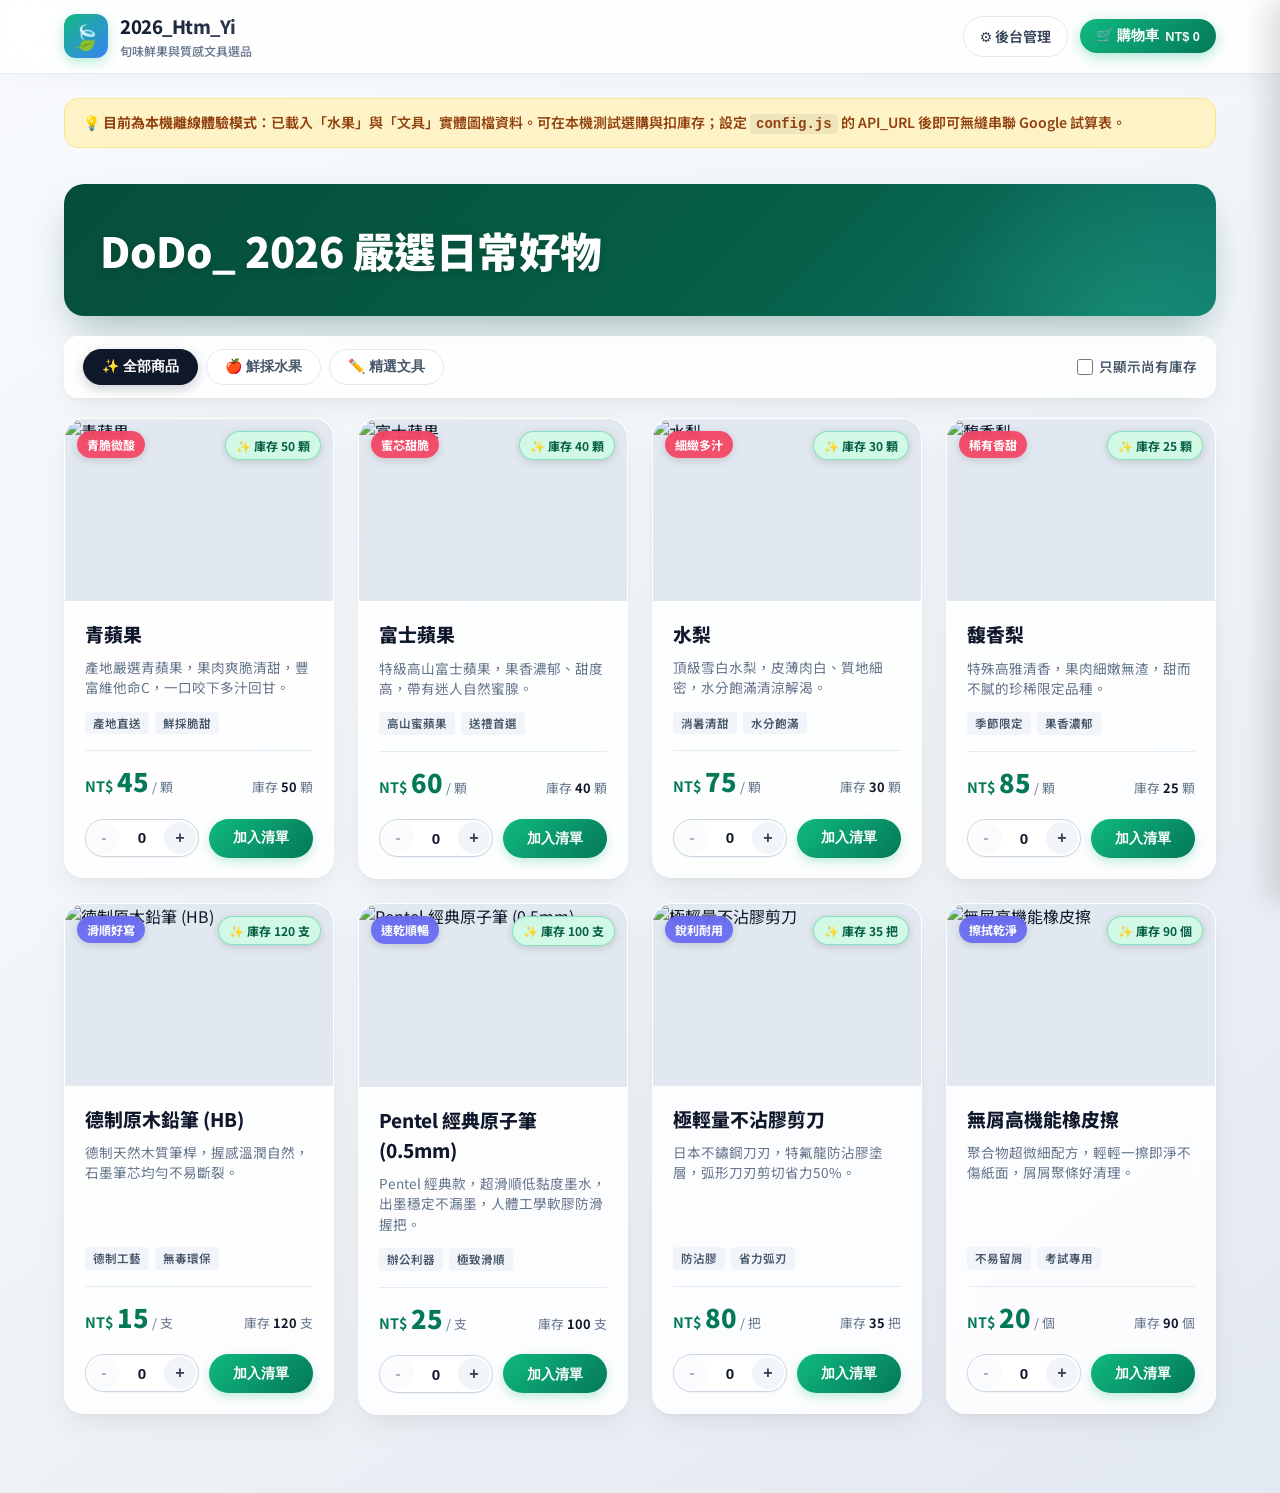
==== index.html @ 1fdec833 "Add files via upload" ====
<!DOCTYPE html>
<html lang="zh-Hant">
<head>
  <meta charset="utf-8" />
  <meta name="viewport" content="width=device-width, initial-scale=1" />
  <title>2026_Htm_Yi 鮮果與文具生活誌 | 即時選購與庫存扣抵系統</title>
  
  <!-- Google 字體預載入 -->
  <link rel="preconnect" href="https://fonts.googleapis.com" />
  <link rel="preconnect" href="https://fonts.gstatic.com" crossorigin />
  <link href="https://fonts.googleapis.com/css2?family=Noto+Sans+TC:wght@400;500;600;700;800;900&display=swap" rel="stylesheet" />
  
  <link rel="stylesheet" href="style.css?v=20260917v2" />
</head>
<body>

  <!-- 頂部導航列 (Navbar) -->
  <header class="navbar">
    <div class="nav-container">
      <a href="index.html" class="brand">
        <div class="brand-icon">🍃</div>
        <div class="brand-title">
          <h1>2026_Htm_Yi</h1>
          <p>旬味鮮果與質感文具選品</p>
        </div>
      </a>

      <div class="nav-actions">
        <a href="admin.html" class="nav-btn" title="進入管理後台檢視訂單與庫存">
          <span>⚙️ 後台管理</span>
        </a>
        
        <button type="button" class="nav-btn cart-toggle-btn" id="btnOpenCart">
          <span>🛒 購物車</span>
          <span id="navCartTotal" style="font-size: 0.8rem; font-weight: 700; opacity: 0.95;">NT$ 0</span>
          <span class="cart-badge" id="cartBadge" style="display: none;">0</span>
        </button>
      </div>
    </div>
  </header>

  <!-- 系統狀態提示橫幅 -->
  <div class="banner-alert" id="connectionBanner"></div>

  <!-- 主視覺形象區塊 (Hero Banner) -->
  <section class="hero">
    <div class="hero-card">
      <div class="hero-content">
        <h2 class="hero-title" style="font-size: clamp(1.6rem, 4.5vw, 2.6rem); font-weight: 900; color: #ffffff; margin-bottom: 0; letter-spacing: -0.5px; text-shadow: 0 2px 10px rgba(0,0,0,0.15);">DoDo_ 2026 嚴選日常好物</h2>
      </div>
    </div>
  </section>

  <!-- 分類篩選與工具列 (Toolbar) -->
  <section class="toolbar-wrap">
    <div class="toolbar">
      <div class="category-chips">
        <button type="button" class="chip-btn active" data-category="all">
          <span>✨ 全部商品</span>
        </button>
        <button type="button" class="chip-btn" data-category="fruit">
          <span>🍎 鮮採水果</span>
        </button>
        <button type="button" class="chip-btn" data-category="stationery">
          <span>✏️ 精選文具</span>
        </button>
      </div>

      <div class="toolbar-right">
        <label class="stock-filter-toggle">
          <input type="checkbox" id="stockToggle" />
          <span>只顯示尚有庫存</span>
        </label>
      </div>
    </div>
  </section>

  <!-- 商品網格區塊 (Products Grid) -->
  <main class="products-section">
    <div class="products-grid" id="productsGrid">
      <!-- 由 app.js 動態渲染卡片 -->
      <div style="grid-column: 1 / -1; text-align: center; padding: 40px; color: var(--text-muted);">
        載入商品資料中…
      </div>
    </div>
  </main>

  <!-- 購物車滑出 Drawer (Slide-Over Panel) -->
  <div class="cart-drawer-backdrop" id="cartBackdrop"></div>
  <aside class="cart-drawer" id="cartDrawer" aria-label="購物車清單">
    <div class="cart-drawer-head">
      <h3>🛒 購物清單</h3>
      <button type="button" class="btn-close-drawer" id="btnCloseCart" title="關閉購物車">&times;</button>
    </div>

    <!-- 空購物車畫面 -->
    <div class="cart-empty-view" id="cartEmptyView">
      <div class="cart-empty-icon">🛍️</div>
      <h4>購物車是空的</h4>
      <p style="font-size: 0.85rem;">快去挑選新鮮美味的水果與實用文具吧！</p>
    </div>

    <!-- 購物車商品內容 -->
    <div id="cartContentWrap" style="display: none; display: flex; flex-direction: column; height: 100%;">
      <div class="cart-drawer-body" id="cartItemsList">
        <!-- 由 app.js 動態渲染明細項目 -->
      </div>

      <!-- 結帳明細與訂購人表單 -->
      <div class="cart-drawer-foot">
        <div class="cart-summary-calc">
          <div class="summary-row">
            <span>商品小計</span>
            <span id="cartSubtotal">NT$ 0</span>
          </div>
          <div class="summary-row">
            <span>活動優惠 / 運費</span>
            <span style="color: #10b981; font-weight: 700;">免運費專案</span>
          </div>
          <div class="summary-row total">
            <span>應付總金額</span>
            <span class="summary-total-price" id="cartGrandTotal">NT$ 0</span>
          </div>
        </div>

        <form class="customer-form" id="checkoutForm" onsubmit="return false">
          <div class="form-group">
            <label for="customerName">訂購人姓名 *</label>
            <input type="text" id="customerName" class="form-input" placeholder="例如：王小明" required autocomplete="name" />
          </div>
          <div class="form-group">
            <label for="customerPhone">聯絡電話 / 手機 *</label>
            <input type="tel" id="customerPhone" class="form-input" placeholder="例如：0912-345-678" required autocomplete="tel" />
          </div>
          <div class="form-group">
            <label for="customerNote">備註需求（選填）</label>
            <input type="text" id="customerNote" class="form-input" placeholder="如：送達時間偏好、部門工號" />
          </div>
          <button type="submit" class="btn-checkout" id="btnSubmitOrder">
            確認送出訂單（即時扣除庫存）
          </button>
        </form>
      </div>
    </div>
  </aside>

  <!-- 訂購完成對話框 (Native Dialog) -->
  <dialog id="orderDoneDialog">
    <div class="dialog-content">
      <div id="orderDoneDetails"></div>
      <button type="button" class="btn-dialog-close" id="btnCloseReceipt">好的，我知道了</button>
    </div>
  </dialog>

  <!-- 腳本載入（附加版本號以防止快取舊檔） -->
  <script src="config.js?v=20260917v2"></script>
  <script src="app.js?v=20260917v2"></script>
</body>
</html>
---- style.css ----
/* ==========================================================================
   2026_Htm_Yi 鮮果與文具商城 - 現代炫麗視覺樣式 (Modern Glassmorphism & UI)
   ========================================================================== */

:root {
  --primary: #10b981;
  --primary-dark: #059669;
  --primary-light: #d1fae5;
  --primary-gradient: linear-gradient(135deg, #10b981 0%, #047857 100%);
  --fruit-gradient: linear-gradient(135deg, #f43f5e 0%, #fb7185 100%);
  --stat-gradient: linear-gradient(135deg, #6366f1 0%, #8b5cf6 100%);
  --accent-gold: #f59e0b;
  --bg-gradient: linear-gradient(145deg, #f8fafc 0%, #f1f5f9 50%, #e2e8f0 100%);
  --card-bg: rgba(255, 255, 255, 0.85);
  --card-border: rgba(255, 255, 255, 0.6);
  --glass-shadow: 0 10px 30px -5px rgba(0, 0, 0, 0.08), 0 4px 6px -2px rgba(0, 0, 0, 0.04);
  --text-main: #0f172a;
  --text-muted: #64748b;
  --danger: #ef4444;
  --danger-light: #fee2e2;
  --warning: #f59e0b;
  --warning-light: #fef3c7;
  --radius-lg: 20px;
  --radius-md: 14px;
  --radius-sm: 8px;
  --font-sans: 'Noto Sans TC', system-ui, -apple-system, BlinkMacSystemFont, 'Segoe UI', Roboto, sans-serif;
}

* {
  box-sizing: border-box;
  margin: 0;
  padding: 0;
}

body {
  font-family: var(--font-sans);
  background: var(--bg-gradient);
  color: var(--text-main);
  min-height: 100vh;
  line-height: 1.6;
  -webkit-font-smoothing: antialiased;
  padding-bottom: 80px;
}

/* 頂部導航列 (Glassmorphism Nav) */
.navbar {
  position: sticky;
  top: 0;
  z-index: 100;
  background: rgba(255, 255, 255, 0.85);
  backdrop-filter: blur(16px);
  -webkit-backdrop-filter: blur(16px);
  border-bottom: 1px solid rgba(226, 232, 240, 0.8);
  box-shadow: 0 4px 20px rgba(0, 0, 0, 0.03);
}

.nav-container {
  max-width: 1200px;
  margin: 0 auto;
  padding: 12px 24px;
  display: flex;
  align-items: center;
  justify-content: space-between;
}

.brand {
  display: flex;
  align-items: center;
  gap: 12px;
  text-decoration: none;
  color: var(--text-main);
}

.brand-icon {
  width: 44px;
  height: 44px;
  border-radius: 12px;
  background: linear-gradient(135deg, #10b981 0%, #3b82f6 100%);
  display: flex;
  align-items: center;
  justify-content: center;
  font-size: 24px;
  box-shadow: 0 4px 12px rgba(16, 185, 129, 0.3);
}

.brand-title h1 {
  font-size: 1.15rem;
  font-weight: 800;
  letter-spacing: -0.5px;
  background: linear-gradient(135deg, #0f172a 0%, #334155 100%);
  -webkit-background-clip: text;
  -webkit-text-fill-color: transparent;
}

.brand-title p {
  font-size: 0.75rem;
  color: var(--text-muted);
  font-weight: 500;
}

.nav-actions {
  display: flex;
  align-items: center;
  gap: 12px;
}

.nav-btn {
  display: inline-flex;
  align-items: center;
  gap: 6px;
  padding: 8px 16px;
  border-radius: 9999px;
  font-size: 0.875rem;
  font-weight: 600;
  text-decoration: none;
  border: 1px solid #e2e8f0;
  background: white;
  color: #334155;
  transition: all 0.2s cubic-bezier(0.4, 0, 0.2, 1);
  cursor: pointer;
}

.nav-btn:hover {
  background: #f8fafc;
  border-color: #cbd5e1;
  transform: translateY(-1px);
}

.cart-toggle-btn {
  position: relative;
  background: var(--primary-gradient);
  color: white;
  border: none;
  box-shadow: 0 4px 14px rgba(16, 185, 129, 0.35);
}

.cart-toggle-btn:hover {
  background: linear-gradient(135deg, #059669 0%, #047857 100%);
  transform: translateY(-2px);
  box-shadow: 0 6px 20px rgba(16, 185, 129, 0.45);
}

.cart-badge {
  position: absolute;
  top: -6px;
  right: -6px;
  background: #ef4444;
  color: white;
  font-size: 0.72rem;
  font-weight: 800;
  width: 22px;
  height: 22px;
  border-radius: 50%;
  display: flex;
  align-items: center;
  justify-content: center;
  border: 2px solid white;
  box-shadow: 0 2px 6px rgba(239, 68, 68, 0.4);
  transition: transform 0.2s cubic-bezier(0.34, 1.56, 0.64, 1);
}

.cart-badge.bump {
  transform: scale(1.3);
}

/* 橫幅 Hero Banner */
.hero {
  max-width: 1200px;
  margin: 24px auto 16px;
  padding: 0 24px;
}

.hero-card {
  position: relative;
  background: linear-gradient(135deg, #064e3b 0%, #065f46 60%, #0f766e 100%);
  border-radius: var(--radius-lg);
  padding: 40px 36px;
  color: white;
  overflow: hidden;
  box-shadow: 0 20px 40px -10px rgba(6, 78, 59, 0.35);
}

.hero-card::before {
  content: '';
  position: absolute;
  top: -40%;
  right: -10%;
  width: 400px;
  height: 400px;
  background: radial-gradient(circle, rgba(52, 211, 153, 0.25) 0%, rgba(0, 0, 0, 0) 70%);
  border-radius: 50%;
  pointer-events: none;
}

.hero-content {
  position: relative;
  z-index: 1;
  max-width: 650px;
}

.hero-tag {
  display: inline-block;
  padding: 4px 12px;
  border-radius: 9999px;
  background: rgba(52, 211, 153, 0.2);
  color: #a7f3d0;
  border: 1px solid rgba(52, 211, 153, 0.3);
  font-size: 0.8rem;
  font-weight: 700;
  margin-bottom: 12px;
}

.hero-title {
  font-size: 2.1rem;
  font-weight: 900;
  line-height: 1.25;
  margin-bottom: 12px;
  letter-spacing: -0.5px;
}

.hero-desc {
  font-size: 0.95rem;
  color: #d1fae5;
  margin-bottom: 20px;
  line-height: 1.6;
}

.hero-features {
  display: flex;
  flex-wrap: wrap;
  gap: 16px;
}

.hero-feat-item {
  display: flex;
  align-items: center;
  gap: 6px;
  font-size: 0.85rem;
  color: #ecfdf5;
  background: rgba(0, 0, 0, 0.15);
  padding: 6px 12px;
  border-radius: 8px;
}

/* 分類篩選與工具列 (Filters & Controls) */
.toolbar-wrap {
  max-width: 1200px;
  margin: 20px auto;
  padding: 0 24px;
}

.toolbar {
  display: flex;
  flex-wrap: wrap;
  align-items: center;
  justify-content: space-between;
  gap: 16px;
  background: var(--card-bg);
  backdrop-filter: blur(12px);
  padding: 12px 18px;
  border-radius: var(--radius-md);
  border: 1px solid var(--card-border);
  box-shadow: var(--glass-shadow);
}

.category-chips {
  display: flex;
  flex-wrap: wrap;
  gap: 8px;
}

.chip-btn {
  display: inline-flex;
  align-items: center;
  gap: 6px;
  padding: 8px 18px;
  border-radius: 9999px;
  font-size: 0.875rem;
  font-weight: 600;
  border: 1px solid #e2e8f0;
  background: white;
  color: #475569;
  cursor: pointer;
  transition: all 0.2s cubic-bezier(0.4, 0, 0.2, 1);
}

.chip-btn:hover {
  background: #f8fafc;
  border-color: #cbd5e1;
  color: #1e293b;
}

.chip-btn.active {
  background: var(--text-main);
  color: white;
  border-color: var(--text-main);
  box-shadow: 0 4px 12px rgba(15, 23, 42, 0.2);
}

.toolbar-right {
  display: flex;
  align-items: center;
  gap: 12px;
}

.stock-filter-toggle {
  display: flex;
  align-items: center;
  gap: 6px;
  font-size: 0.85rem;
  font-weight: 600;
  color: #475569;
  cursor: pointer;
  user-select: none;
}

.stock-filter-toggle input {
  cursor: pointer;
  accent-color: var(--primary);
  width: 16px;
  height: 16px;
}

/* 商品卡片網格 (Product Grid) */
.products-section {
  max-width: 1200px;
  margin: 0 auto;
  padding: 0 24px;
}

.products-grid {
  display: grid;
  grid-template-columns: repeat(auto-fill, minmax(270px, 1fr));
  gap: 24px;
}

.product-card {
  background: var(--card-bg);
  backdrop-filter: blur(12px);
  border-radius: var(--radius-lg);
  border: 1px solid var(--card-border);
  box-shadow: var(--glass-shadow);
  overflow: hidden;
  display: flex;
  flex-direction: column;
  transition: all 0.3s cubic-bezier(0.4, 0, 0.2, 1);
  position: relative;
}

.product-card:hover {
  transform: translateY(-6px);
  box-shadow: 0 20px 30px -10px rgba(0, 0, 0, 0.12), 0 8px 12px -4px rgba(0, 0, 0, 0.05);
  border-color: rgba(16, 185, 129, 0.3);
}

.card-image-wrap {
  position: relative;
  width: 100%;
  padding-top: 68%; /* 接近 3:2 比例 */
  overflow: hidden;
  background: #e2e8f0;
}

.card-image {
  position: absolute;
  top: 0;
  left: 0;
  width: 100%;
  height: 100%;
  object-fit: cover;
  transition: transform 0.4s ease;
}

.product-card:hover .card-image {
  transform: scale(1.08);
}

.card-badge {
  position: absolute;
  top: 12px;
  left: 12px;
  padding: 4px 10px;
  border-radius: 9999px;
  font-size: 0.75rem;
  font-weight: 700;
  backdrop-filter: blur(8px);
  color: white;
  box-shadow: 0 2px 8px rgba(0, 0, 0, 0.15);
}

.badge-fruit {
  background: rgba(244, 63, 94, 0.9);
}

.badge-stationery {
  background: rgba(99, 102, 241, 0.9);
}

.stock-pill {
  position: absolute;
  top: 12px;
  right: 12px;
  padding: 4px 10px;
  border-radius: 9999px;
  font-size: 0.75rem;
  font-weight: 700;
  backdrop-filter: blur(8px);
  box-shadow: 0 2px 8px rgba(0, 0, 0, 0.15);
}

.stock-pill.in-stock {
  background: rgba(209, 250, 229, 0.95);
  color: #065f46;
  border: 1px solid rgba(16, 185, 129, 0.4);
}

.stock-pill.low-stock {
  background: rgba(254, 243, 199, 0.95);
  color: #92400e;
  border: 1px solid rgba(245, 158, 11, 0.4);
  animation: pulse-border 2s infinite;
}

.stock-pill.out-of-stock {
  background: rgba(254, 226, 226, 0.95);
  color: #991b1b;
  border: 1px solid rgba(239, 68, 68, 0.4);
}

@keyframes pulse-border {
  0%, 100% { transform: scale(1); }
  50% { transform: scale(1.04); }
}

.card-body {
  padding: 18px 20px 20px;
  display: flex;
  flex-direction: column;
  flex: 1;
}

.card-header-info {
  margin-bottom: 8px;
}

.card-title {
  font-size: 1.18rem;
  font-weight: 800;
  color: var(--text-main);
  display: flex;
  align-items: center;
  justify-content: space-between;
}

.card-desc {
  font-size: 0.85rem;
  color: var(--text-muted);
  line-height: 1.5;
  margin-bottom: 14px;
  flex: 1;
}

.card-tags {
  display: flex;
  flex-wrap: wrap;
  gap: 6px;
  margin-bottom: 16px;
}

.tag-item {
  font-size: 0.72rem;
  background: #f1f5f9;
  color: #475569;
  padding: 2px 8px;
  border-radius: 4px;
  font-weight: 600;
}

.card-price-row {
  display: flex;
  align-items: baseline;
  justify-content: space-between;
  margin-bottom: 16px;
  padding-top: 10px;
  border-top: 1px solid rgba(226, 232, 240, 0.8);
}

.price-box {
  display: flex;
  align-items: baseline;
  gap: 4px;
}

.price-currency {
  font-size: 0.9rem;
  font-weight: 700;
  color: #047857;
}

.price-amount {
  font-size: 1.6rem;
  font-weight: 900;
  color: #047857;
  letter-spacing: -0.5px;
}

.price-unit {
  font-size: 0.8rem;
  color: var(--text-muted);
}

.card-stock-text {
  font-size: 0.8rem;
  color: var(--text-muted);
}

.card-stock-text b {
  color: var(--text-main);
}

/* 卡片數量選擇器與加入按鈕 (Stepper & Add to Cart) */
.card-action-box {
  display: flex;
  align-items: center;
  gap: 10px;
}

.stepper {
  display: inline-flex;
  align-items: center;
  border: 1px solid #cbd5e1;
  border-radius: 9999px;
  background: white;
  padding: 2px;
  box-shadow: 0 1px 2px rgba(0,0,0,0.05);
}

.stepper-btn {
  width: 32px;
  height: 32px;
  border-radius: 50%;
  border: none;
  background: #f1f5f9;
  color: #334155;
  font-size: 1rem;
  font-weight: 700;
  display: flex;
  align-items: center;
  justify-content: center;
  cursor: pointer;
  transition: all 0.15s;
}

.stepper-btn:hover:not(:disabled) {
  background: #e2e8f0;
  color: #0f172a;
}

.stepper-btn:disabled {
  opacity: 0.4;
  cursor: not-allowed;
}

.stepper-input {
  width: 44px;
  border: none;
  text-align: center;
  font-size: 0.95rem;
  font-weight: 700;
  color: #0f172a;
  outline: none;
  background: transparent;
}

.btn-add-cart {
  flex: 1;
  padding: 10px 14px;
  border-radius: 9999px;
  border: none;
  background: var(--primary-gradient);
  color: white;
  font-size: 0.88rem;
  font-weight: 700;
  cursor: pointer;
  display: inline-flex;
  align-items: center;
  justify-content: center;
  gap: 6px;
  transition: all 0.2s cubic-bezier(0.4, 0, 0.2, 1);
  box-shadow: 0 4px 10px rgba(16, 185, 129, 0.25);
}

.btn-add-cart:hover:not(:disabled) {
  transform: translateY(-1px);
  box-shadow: 0 6px 14px rgba(16, 185, 129, 0.35);
}

.btn-add-cart:disabled {
  background: #cbd5e1;
  color: #64748b;
  cursor: not-allowed;
  box-shadow: none;
}

/* 側邊滑出購物車 Drawer (Slide-Over Cart) */
.cart-drawer-backdrop {
  position: fixed;
  inset: 0;
  background: rgba(15, 23, 42, 0.6);
  backdrop-filter: blur(4px);
  z-index: 200;
  opacity: 0;
  pointer-events: none;
  transition: opacity 0.3s ease;
}

.cart-drawer-backdrop.active {
  opacity: 1;
  pointer-events: auto;
}

.cart-drawer {
  position: fixed;
  top: 0;
  right: 0;
  bottom: 0;
  width: 100%;
  max-width: 460px;
  background: white;
  z-index: 210;
  box-shadow: -10px 0 30px rgba(0, 0, 0, 0.15);
  display: flex;
  flex-direction: column;
  transform: translateX(100%);
  transition: transform 0.35s cubic-bezier(0.16, 1, 0.3, 1);
}

.cart-drawer.active {
  transform: translateX(0);
}

.cart-drawer-head {
  padding: 18px 24px;
  border-bottom: 1px solid #e2e8f0;
  display: flex;
  align-items: center;
  justify-content: space-between;
  background: #f8fafc;
}

.cart-drawer-head h3 {
  font-size: 1.15rem;
  font-weight: 800;
  display: flex;
  align-items: center;
  gap: 8px;
}

.btn-close-drawer {
  width: 36px;
  height: 36px;
  border-radius: 50%;
  border: none;
  background: #e2e8f0;
  color: #475569;
  font-size: 1.2rem;
  display: flex;
  align-items: center;
  justify-content: center;
  cursor: pointer;
  transition: background 0.2s;
}

.btn-close-drawer:hover {
  background: #cbd5e1;
  color: #0f172a;
}

.cart-drawer-body {
  flex: 1;
  overflow-y: auto;
  padding: 20px 24px;
  display: flex;
  flex-direction: column;
  gap: 16px;
}

.cart-empty-view {
  display: flex;
  flex-direction: column;
  align-items: center;
  justify-content: center;
  height: 100%;
  text-align: center;
  color: var(--text-muted);
  gap: 12px;
}

.cart-empty-icon {
  font-size: 3.5rem;
  opacity: 0.7;
}

.cart-item-row {
  display: flex;
  align-items: center;
  gap: 14px;
  padding-bottom: 14px;
  border-bottom: 1px solid #f1f5f9;
}

.cart-item-img {
  width: 64px;
  height: 64px;
  border-radius: var(--radius-sm);
  object-fit: cover;
  border: 1px solid #e2e8f0;
}

.cart-item-info {
  flex: 1;
}

.cart-item-name {
  font-size: 0.95rem;
  font-weight: 700;
  color: var(--text-main);
  margin-bottom: 2px;
}

.cart-item-sub {
  font-size: 0.8rem;
  color: var(--text-muted);
  margin-bottom: 6px;
}

.cart-item-controls {
  display: flex;
  align-items: center;
  justify-content: space-between;
}

.cart-item-total {
  font-weight: 800;
  font-size: 0.95rem;
  color: #047857;
}

.btn-remove-item {
  border: none;
  background: transparent;
  color: #94a3b8;
  cursor: pointer;
  padding: 4px;
  font-size: 1.1rem;
  transition: color 0.15s;
}

.btn-remove-item:hover {
  color: #ef4444;
}

/* 購物車結帳摘要與買家表單 (Checkout Form & Summary) */
.cart-drawer-foot {
  padding: 20px 24px;
  border-top: 1px solid #e2e8f0;
  background: #f8fafc;
}

.cart-summary-calc {
  margin-bottom: 16px;
}

.summary-row {
  display: flex;
  justify-content: space-between;
  font-size: 0.9rem;
  color: var(--text-muted);
  margin-bottom: 6px;
}

.summary-row.total {
  font-size: 1.25rem;
  font-weight: 900;
  color: #0f172a;
  border-top: 1px dashed #cbd5e1;
  padding-top: 10px;
  margin-top: 8px;
}

.summary-total-price {
  color: #047857;
  font-size: 1.45rem;
}

.customer-form {
  margin-top: 14px;
  display: flex;
  flex-direction: column;
  gap: 10px;
}

.form-group {
  display: flex;
  flex-direction: column;
  gap: 4px;
}

.form-group label {
  font-size: 0.8rem;
  font-weight: 700;
  color: #334155;
}

.form-input {
  width: 100%;
  padding: 10px 14px;
  border-radius: var(--radius-sm);
  border: 1px solid #cbd5e1;
  font-size: 0.9rem;
  outline: none;
  transition: border-color 0.2s, box-shadow 0.2s;
}

.form-input:focus {
  border-color: var(--primary);
  box-shadow: 0 0 0 3px rgba(16, 185, 129, 0.2);
}

.btn-checkout {
  width: 100%;
  margin-top: 12px;
  padding: 14px;
  border-radius: 9999px;
  border: none;
  background: var(--primary-gradient);
  color: white;
  font-size: 1.05rem;
  font-weight: 800;
  cursor: pointer;
  display: flex;
  align-items: center;
  justify-content: center;
  gap: 8px;
  box-shadow: 0 4px 16px rgba(16, 185, 129, 0.35);
  transition: all 0.2s;
}

.btn-checkout:hover:not(:disabled) {
  transform: translateY(-2px);
  box-shadow: 0 6px 20px rgba(16, 185, 129, 0.45);
}

.btn-checkout:disabled {
  background: #94a3b8;
  cursor: not-allowed;
  transform: none;
  box-shadow: none;
}

/* 提示訊息 Toast 與 Banner */
.banner-alert {
  max-width: 1200px;
  margin: 12px auto 0;
  padding: 12px 24px;
}

.alert-box {
  padding: 12px 18px;
  border-radius: var(--radius-md);
  font-size: 0.875rem;
  display: flex;
  align-items: center;
  gap: 10px;
  font-weight: 600;
}

.alert-box.info {
  background: #e0f2fe;
  color: #0369a1;
  border: 1px solid #bae6fd;
}

.alert-box.warning {
  background: #fef3c7;
  color: #92400e;
  border: 1px solid #fde68a;
}

/* 原生 Dialog 彈窗 (訂單成功明細) */
dialog {
  margin: auto;
  border: none;
  border-radius: var(--radius-lg);
  padding: 0;
  max-width: 500px;
  width: 90%;
  box-shadow: 0 25px 50px -12px rgba(0, 0, 0, 0.25);
  background: white;
}

dialog::backdrop {
  background: rgba(15, 23, 42, 0.6);
  backdrop-filter: blur(6px);
}

.dialog-content {
  padding: 28px;
}

.receipt-header {
  text-align: center;
  margin-bottom: 20px;
}

.receipt-icon {
  font-size: 3.5rem;
  margin-bottom: 8px;
}

.receipt-title {
  font-size: 1.4rem;
  font-weight: 900;
  color: #0f172a;
}

.receipt-order-id {
  font-size: 0.85rem;
  color: var(--text-muted);
  margin-top: 4px;
}

.receipt-items-list {
  background: #f8fafc;
  border-radius: var(--radius-md);
  padding: 14px 18px;
  margin-bottom: 18px;
  border: 1px solid #e2e8f0;
}

.receipt-item-row {
  display: flex;
  justify-content: space-between;
  padding: 6px 0;
  font-size: 0.9rem;
  border-bottom: 1px dashed #e2e8f0;
}

.receipt-item-row:last-child {
  border-bottom: none;
}

.receipt-total-row {
  display: flex;
  justify-content: space-between;
  font-weight: 800;
  font-size: 1.15rem;
  margin-top: 8px;
  color: #047857;
}

.receipt-info-box {
  background: #ecfdf5;
  border: 1px solid #a7f3d0;
  border-radius: var(--radius-sm);
  padding: 10px 14px;
  font-size: 0.82rem;
  color: #065f46;
  margin-bottom: 20px;
}

.btn-dialog-close {
  width: 100%;
  padding: 12px;
  border-radius: 9999px;
  border: none;
  background: var(--text-main);
  color: white;
  font-weight: 700;
  cursor: pointer;
  transition: background 0.2s;
}

.btn-dialog-close:hover {
  background: #334155;
}

/* 響應式微調 (Responsive) */
@media (max-width: 640px) {
  .hero-title {
    font-size: 1.5rem;
  }
  .hero-card {
    padding: 24px 20px;
  }
  .toolbar {
    flex-direction: column;
    align-items: stretch;
  }
  .category-chips {
    justify-content: center;
  }
  .toolbar-right {
    justify-content: space-between;
  }
  .cart-drawer {
    max-width: 100%;
  }
}
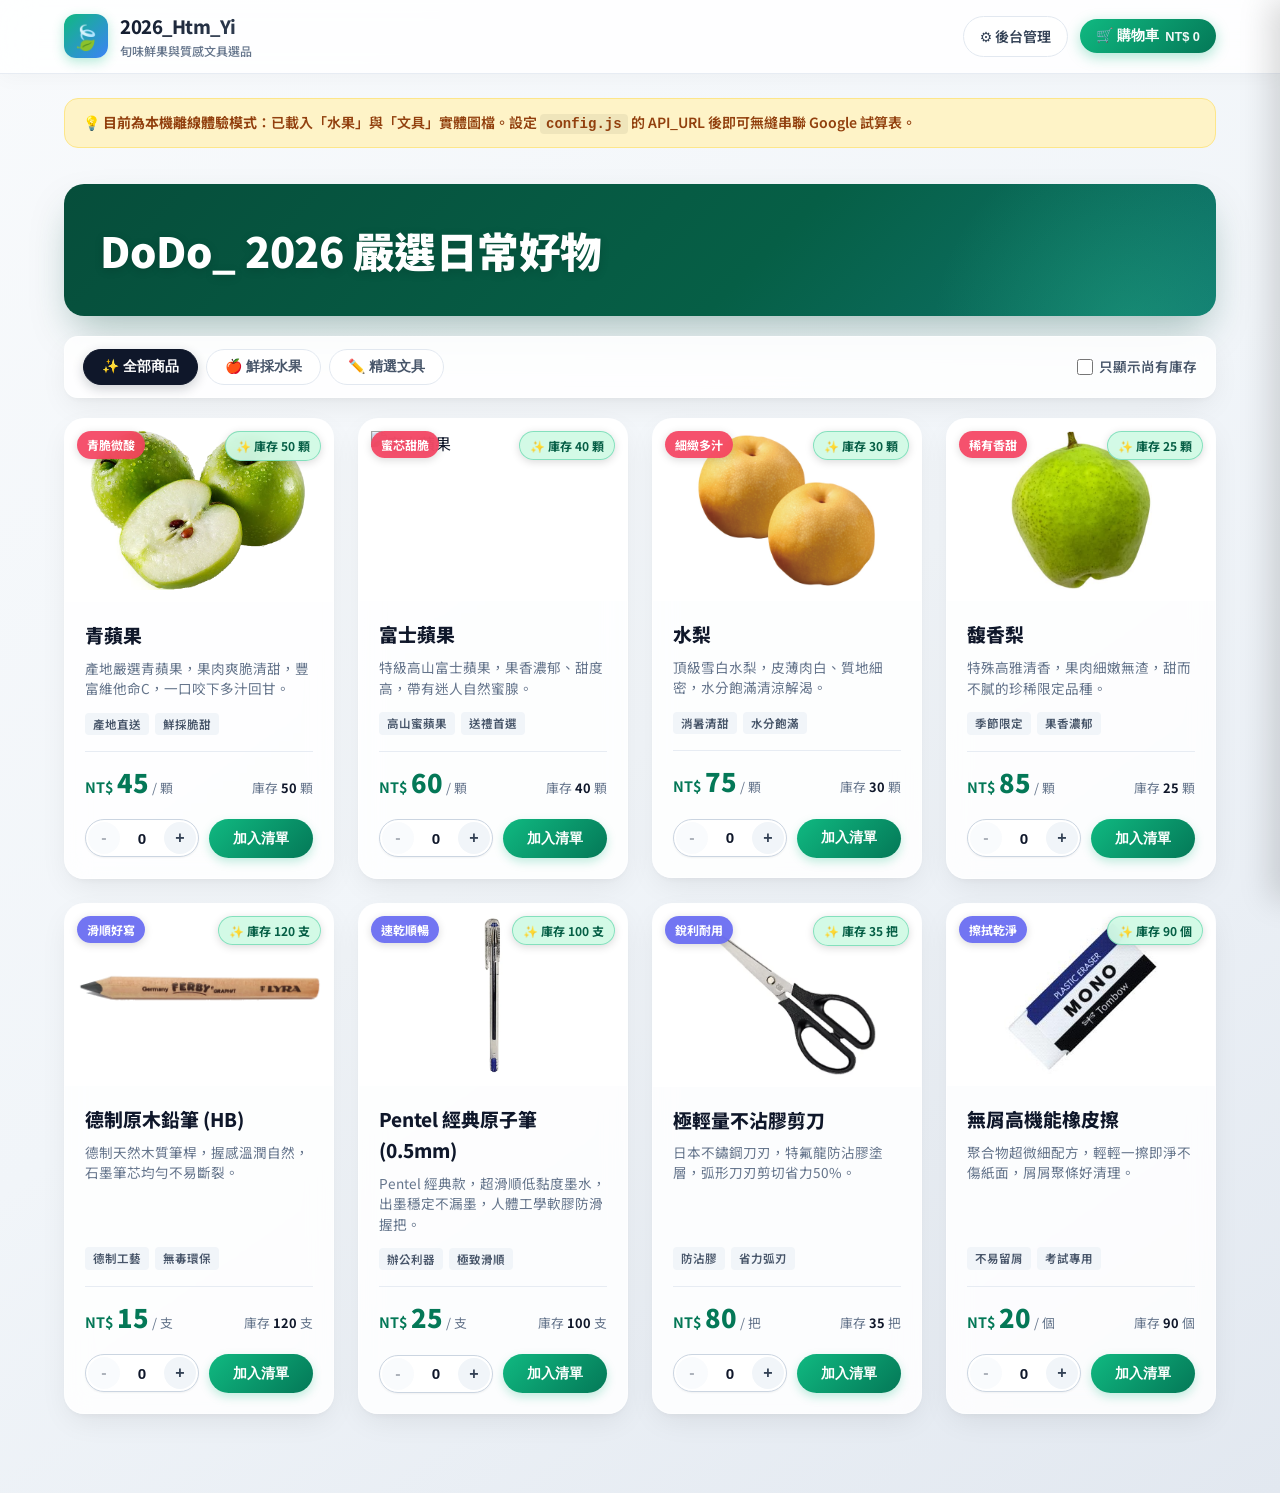
==== commit 39388ca4: "Add files via upload" ====
--- a/index.html
+++ b/index.html
@@ -10,7 +10,7 @@
   <link rel="preconnect" href="https://fonts.gstatic.com" crossorigin />
   <link href="https://fonts.googleapis.com/css2?family=Noto+Sans+TC:wght@400;500;600;700;800;900&display=swap" rel="stylesheet" />
   
-  <link rel="stylesheet" href="style.css?v=20260917v2" />
+  <link rel="stylesheet" href="style.css?v=20260918v1" />
 </head>
 <body>
 
@@ -101,7 +101,7 @@
     </div>
 
     <!-- 購物車商品內容 -->
-    <div id="cartContentWrap" style="display: none; display: flex; flex-direction: column; height: 100%;">
+    <div id="cartContentWrap" style="display: none;">
       <div class="cart-drawer-body" id="cartItemsList">
         <!-- 由 app.js 動態渲染明細項目 -->
       </div>
@@ -153,7 +153,7 @@
   </dialog>
 
   <!-- 腳本載入（附加版本號以防止快取舊檔） -->
-  <script src="config.js?v=20260917v2"></script>
-  <script src="app.js?v=20260917v2"></script>
+  <script src="config.js?v=20260918v1"></script>
+  <script src="app.js?v=20260918v1"></script>
 </body>
 </html>
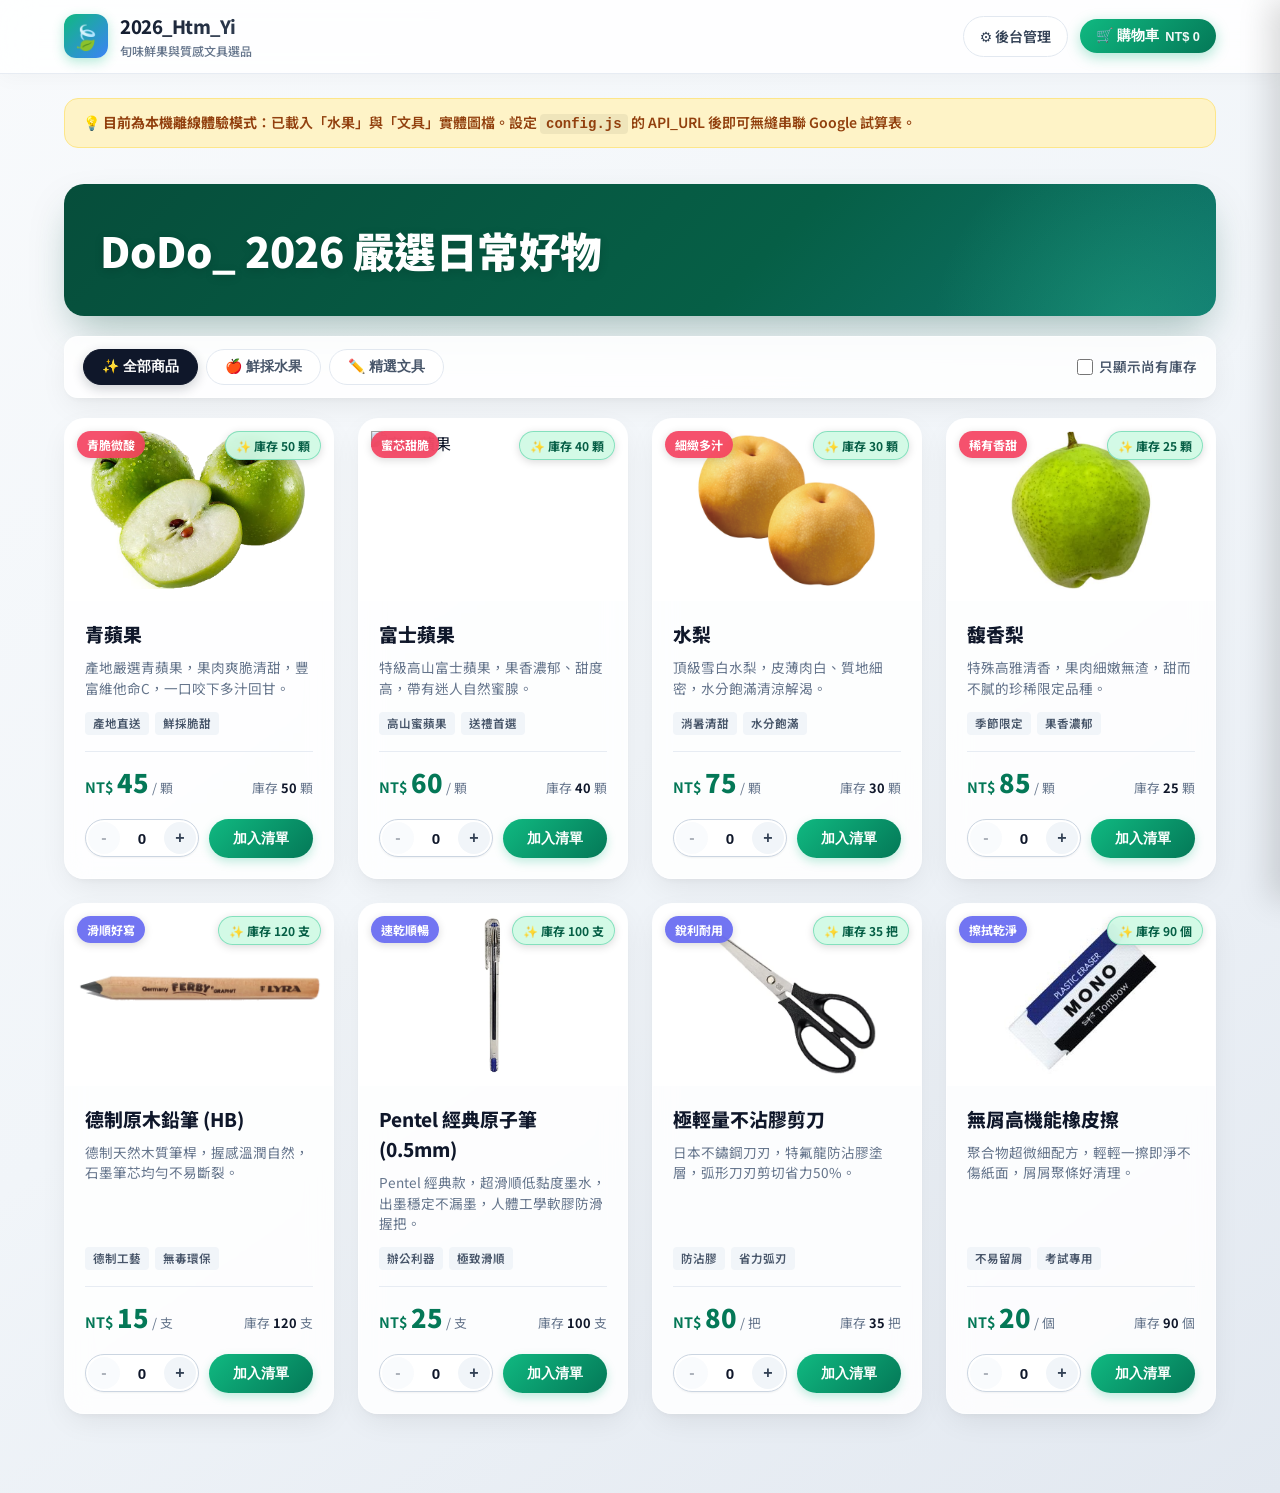
==== commit b7b39a8b: "Add files via upload" ====
--- a/index.html
+++ b/index.html
@@ -10,7 +10,7 @@
   <link rel="preconnect" href="https://fonts.gstatic.com" crossorigin />
   <link href="https://fonts.googleapis.com/css2?family=Noto+Sans+TC:wght@400;500;600;700;800;900&display=swap" rel="stylesheet" />
   
-  <link rel="stylesheet" href="style.css?v=20260918v1" />
+  <link rel="stylesheet" href="style.css?v=20260918v3" />
 </head>
 <body>
 
@@ -89,7 +89,10 @@
   <div class="cart-drawer-backdrop" id="cartBackdrop"></div>
   <aside class="cart-drawer" id="cartDrawer" aria-label="購物車清單">
     <div class="cart-drawer-head">
-      <h3>🛒 購物清單</h3>
+      <div style="display: flex; align-items: center; gap: 8px;">
+        <h3 id="cartDrawerTitle">🛒 購物清單</h3>
+        <span id="cartCountBadge" style="font-size: 0.75rem; background: #d1fae5; color: #065f46; padding: 2px 10px; border-radius: 9999px; font-weight: 700;">共 0 件商品</span>
+      </div>
       <button type="button" class="btn-close-drawer" id="btnCloseCart" title="關閉購物車">&times;</button>
     </div>
 
@@ -100,33 +103,43 @@
       <p style="font-size: 0.85rem;">快去挑選新鮮美味的水果與實用文具吧！</p>
     </div>
 
-    <!-- 購物車商品內容 -->
-    <div id="cartContentWrap" style="display: none;">
-      <div class="cart-drawer-body" id="cartItemsList">
-        <!-- 由 app.js 動態渲染明細項目 -->
+    <!-- 單一連續捲動視窗 (商品在上、小計與結帳資訊在下) -->
+    <div id="cartContentWrap" class="cart-scroll-view" style="display: none;">
+      
+      <!-- 1. 商品明細清單 -->
+      <div class="cart-section-block">
+        <div class="cart-section-heading">
+          <span>📦 已選購商品明細</span>
+          <span id="cartScrollHint" style="font-size: 0.75rem; color: var(--text-muted); font-weight: normal; margin-left: auto; display: none;">↕️ 超過4樣可捲動</span>
+        </div>
+        <div id="cartItemsList" class="cart-items-list">
+          <!-- 由 app.js 動態渲染明細項目 -->
+        </div>
       </div>
 
-      <!-- 結帳明細與訂購人表單 -->
-      <div class="cart-drawer-foot">
-        <div class="cart-summary-calc">
-          <div class="summary-row">
-            <span>商品小計</span>
-            <span id="cartSubtotal">NT$ 0</span>
-          </div>
-          <div class="summary-row">
-            <span>活動優惠 / 運費</span>
-            <span style="color: #10b981; font-weight: 700;">免運費專案</span>
-          </div>
-          <div class="summary-row total">
-            <span>應付總金額</span>
-            <span class="summary-total-price" id="cartGrandTotal">NT$ 0</span>
-          </div>
+      <!-- 2. 應付金額計算摘要 -->
+      <div class="cart-order-summary-box">
+        <div class="summary-row">
+          <span id="cartItemsSummaryText">已選商品小計</span>
+          <span id="cartSubtotal">NT$ 0</span>
         </div>
+        <div class="summary-row" style="color: #10b981; font-weight: 700;">
+          <span>活動優惠</span>
+          <span>免運費專案</span>
+        </div>
+        <div class="summary-row total">
+          <span>應付總金額</span>
+          <span class="summary-total-price" id="cartGrandTotal">NT$ 0</span>
+        </div>
+      </div>
 
-        <form class="customer-form" id="checkoutForm" onsubmit="return false">
+      <!-- 3. 訂購人結帳資訊表單（排在商品下方，向下滾動即可見，第二人結帳立即可輸入） -->
+      <div class="cart-checkout-block">
+        <div class="cart-section-heading">📝 訂購人與結帳資訊</div>
+        <form class="customer-form" id="checkoutForm">
           <div class="form-group">
             <label for="customerName">訂購人姓名 *</label>
-            <input type="text" id="customerName" class="form-input" placeholder="例如：王小明" required autocomplete="name" />
+            <input type="text" id="customerName" class="form-input" placeholder="請輸入姓名（如：王小明）" required autocomplete="name" />
           </div>
           <div class="form-group">
             <label for="customerPhone">聯絡電話 / 手機 *</label>
@@ -136,11 +149,12 @@
             <label for="customerNote">備註需求（選填）</label>
             <input type="text" id="customerNote" class="form-input" placeholder="如：送達時間偏好、部門工號" />
           </div>
-          <button type="submit" class="btn-checkout" id="btnSubmitOrder">
+          <button type="submit" class="btn-checkout" id="btnSubmitOrder" style="margin-top: 14px;">
             確認送出訂單（即時扣除庫存）
           </button>
         </form>
       </div>
+
     </div>
   </aside>
 
@@ -153,7 +167,7 @@
   </dialog>
 
   <!-- 腳本載入（附加版本號以防止快取舊檔） -->
-  <script src="config.js?v=20260918v1"></script>
-  <script src="app.js?v=20260918v1"></script>
+  <script src="config.js?v=20260918v3"></script>
+  <script src="app.js?v=20260918v3"></script>
 </body>
 </html>
--- a/style.css
+++ b/style.css
@@ -624,6 +624,8 @@
   top: 0;
   right: 0;
   bottom: 0;
+  height: 100vh;
+  height: 100dvh;
   width: 100%;
   max-width: 460px;
   background: white;
@@ -631,6 +633,7 @@
   box-shadow: -10px 0 30px rgba(0, 0, 0, 0.15);
   display: flex;
   flex-direction: column;
+  overflow: hidden;
   transform: translateX(100%);
   transition: transform 0.35s cubic-bezier(0.16, 1, 0.3, 1);
 }
@@ -671,18 +674,117 @@
   transition: background 0.2s;
 }
 
-.btn-close-drawer:hover {
+#cartContentWrap {
+  display: flex;
+  flex-direction: column;
+  flex: 1;
+  min-height: 0;
+  height: 100%;
+  overflow: hidden;
+}
+
+.cart-scroll-view {
+  flex: 1;
+  min-height: 0;
+  height: 100%;
+  overflow-y: auto;
+  -webkit-overflow-scrolling: touch;
+  padding: 14px 18px 30px;
+  display: flex;
+  flex-direction: column;
+  gap: 14px;
+}
+
+.cart-scroll-view::-webkit-scrollbar {
+  width: 6px;
+}
+
+.cart-scroll-view::-webkit-scrollbar-track {
+  background: #f1f5f9;
+}
+
+.cart-scroll-view::-webkit-scrollbar-thumb {
   background: #cbd5e1;
+  border-radius: 4px;
+}
+
+.cart-scroll-view::-webkit-scrollbar-thumb:hover {
+  background: #94a3b8;
+}
+
+.cart-section-block {
+  display: flex;
+  flex-direction: column;
+}
+
+.cart-section-heading {
+  font-size: 0.95rem;
+  font-weight: 800;
   color: #0f172a;
-}
-
-.cart-drawer-body {
-  flex: 1;
+  margin-bottom: 10px;
+  display: flex;
+  align-items: center;
+  gap: 6px;
+}
+
+.cart-items-list {
+  display: flex;
+  flex-direction: column;
+  gap: 10px;
+  max-height: 275px; /* 超過 4 樣物品時，以獨立捲動視窗呈現，絕不推擠遮蓋下方結帳資訊 */
   overflow-y: auto;
-  padding: 20px 24px;
-  display: flex;
-  flex-direction: column;
-  gap: 16px;
+  overscroll-behavior: contain;
+  padding-right: 6px;
+}
+
+.cart-items-list::-webkit-scrollbar {
+  width: 5px;
+}
+
+.cart-items-list::-webkit-scrollbar-track {
+  background: #f1f5f9;
+  border-radius: 4px;
+}
+
+.cart-items-list::-webkit-scrollbar-thumb {
+  background: #cbd5e1;
+  border-radius: 4px;
+}
+
+.cart-items-list::-webkit-scrollbar-thumb:hover {
+  background: #94a3b8;
+}
+
+.cart-order-summary-box {
+  background: #f8fafc;
+  border-radius: var(--radius-md);
+  padding: 10px 16px;
+  border: 1px solid #e2e8f0;
+}
+
+.cart-checkout-block {
+  background: #ffffff;
+  border-radius: var(--radius-md);
+  padding: 14px 16px 18px;
+  border: 1px solid #e2e8f0;
+  box-shadow: 0 2px 8px rgba(0, 0, 0, 0.04);
+}
+
+.cart-drawer-body::-webkit-scrollbar {
+  width: 6px;
+}
+
+.cart-drawer-body::-webkit-scrollbar-track {
+  background: #f1f5f9;
+}
+
+.cart-drawer-body::-webkit-scrollbar-thumb {
+  background: #cbd5e1;
+  border-radius: 4px;
+}
+
+.cart-drawer-body::-webkit-scrollbar-thumb:hover {
+  background: #94a3b8;
 }
 
 .cart-empty-view {
@@ -704,14 +806,14 @@
 .cart-item-row {
   display: flex;
   align-items: center;
-  gap: 14px;
-  padding-bottom: 14px;
+  gap: 12px;
+  padding-bottom: 10px;
   border-bottom: 1px solid #f1f5f9;
 }
 
 .cart-item-img {
-  width: 64px;
-  height: 64px;
+  width: 54px;
+  height: 54px;
   border-radius: var(--radius-sm);
   object-fit: cover;
   border: 1px solid #e2e8f0;
@@ -762,9 +864,13 @@
 
 /* 購物車結帳摘要與買家表單 (Checkout Form & Summary) */
 .cart-drawer-foot {
-  padding: 20px 24px;
+  flex-shrink: 0;
+  padding: 14px 20px 18px;
   border-top: 1px solid #e2e8f0;
   background: #f8fafc;
+  box-shadow: 0 -4px 16px rgba(0, 0, 0, 0.05);
+  max-height: 55vh;
+  overflow-y: auto;
 }
 
 .cart-summary-calc {
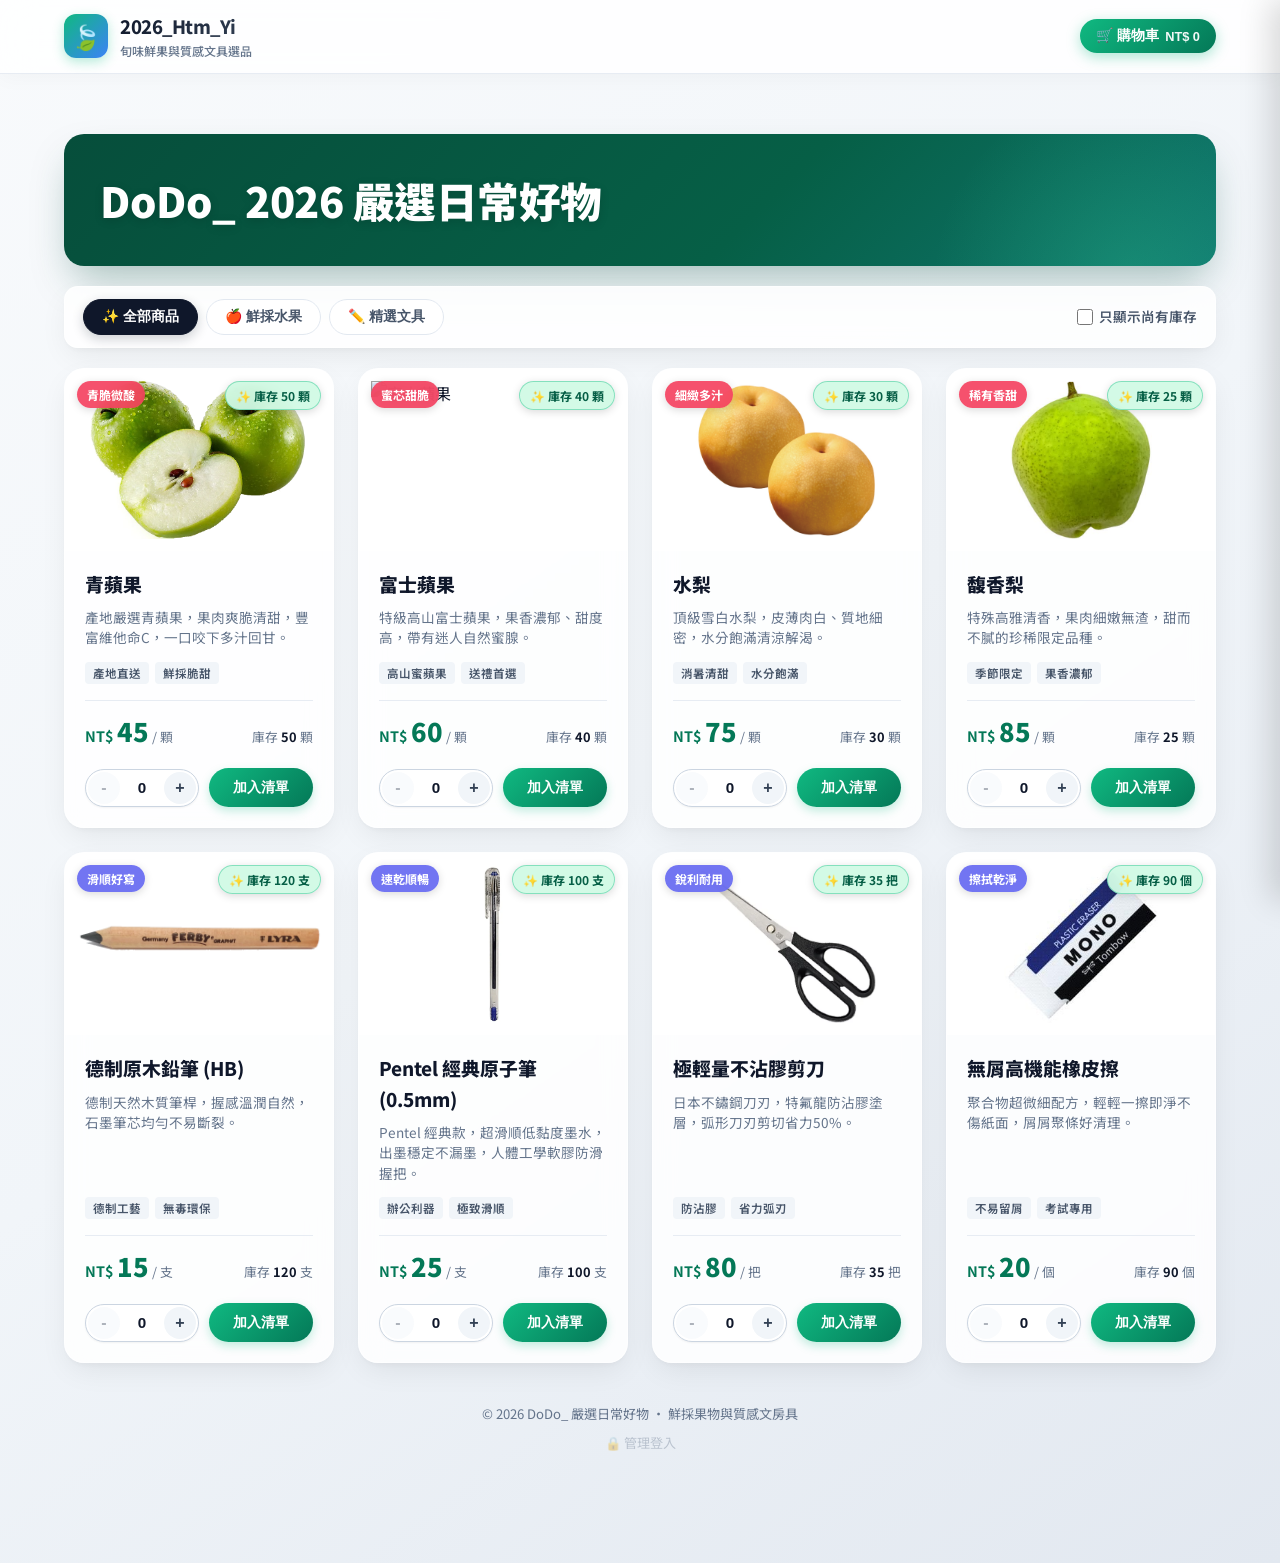
==== commit 59c71963: "Add files via upload" ====
--- a/index.html
+++ b/index.html
@@ -10,7 +10,7 @@
   <link rel="preconnect" href="https://fonts.gstatic.com" crossorigin />
   <link href="https://fonts.googleapis.com/css2?family=Noto+Sans+TC:wght@400;500;600;700;800;900&display=swap" rel="stylesheet" />
   
-  <link rel="stylesheet" href="style.css?v=20260918v3" />
+  <link rel="stylesheet" href="style.css?v=20260918v4" />
 </head>
 <body>
 
@@ -26,7 +26,7 @@
       </a>
 
       <div class="nav-actions">
-        <a href="admin.html" class="nav-btn" title="進入管理後台檢視訂單與庫存">
+        <a href="admin.html" class="nav-btn" id="navAdminBtn" style="display: none;" title="進入管理後台檢視訂單與庫存">
           <span>⚙️ 後台管理</span>
         </a>
         
@@ -85,6 +85,14 @@
     </div>
   </main>
 
+  <!-- 頁尾版權與管理專用入口 -->
+  <footer style="text-align: center; padding: 40px 24px 30px; color: var(--text-muted); font-size: 0.82rem;">
+    <p>© 2026 DoDo_ 嚴選日常好物 ‧ 鮮採果物與質感文房具</p>
+    <p style="margin-top: 8px;">
+      <a href="admin.html" style="color: inherit; text-decoration: none; opacity: 0.35; transition: opacity 0.2s;" onmouseover="this.style.opacity=1" onmouseout="this.style.opacity=0.35" title="管理者登入入口">🔒 管理登入</a>
+    </p>
+  </footer>
+
   <!-- 購物車滑出 Drawer (Slide-Over Panel) -->
   <div class="cart-drawer-backdrop" id="cartBackdrop"></div>
   <aside class="cart-drawer" id="cartDrawer" aria-label="購物車清單">
@@ -110,7 +118,9 @@
       <div class="cart-section-block">
         <div class="cart-section-heading">
           <span>📦 已選購商品明細</span>
-          <span id="cartScrollHint" style="font-size: 0.75rem; color: var(--text-muted); font-weight: normal; margin-left: auto; display: none;">↕️ 超過4樣可捲動</span>
+          <button type="button" id="btnJumpToCheckout" class="btn-jump-checkout" style="display: none;" title="快速滑動至下方填寫結帳資訊">
+            ⬇️ 快速填寫結帳
+          </button>
         </div>
         <div id="cartItemsList" class="cart-items-list">
           <!-- 由 app.js 動態渲染明細項目 -->
@@ -167,7 +177,7 @@
   </dialog>
 
   <!-- 腳本載入（附加版本號以防止快取舊檔） -->
-  <script src="config.js?v=20260918v3"></script>
-  <script src="app.js?v=20260918v3"></script>
+  <script src="config.js?v=20260918v4"></script>
+  <script src="app.js?v=20260918v4"></script>
 </body>
 </html>
--- a/style.css
+++ b/style.css
@@ -674,40 +674,38 @@
   transition: background 0.2s;
 }
 
-#cartContentWrap {
-  display: flex;
-  flex-direction: column;
-  flex: 1;
-  min-height: 0;
-  height: 100%;
-  overflow: hidden;
-}
-
+#cartContentWrap,
 .cart-scroll-view {
-  flex: 1;
-  min-height: 0;
-  height: 100%;
-  overflow-y: auto;
-  -webkit-overflow-scrolling: touch;
-  padding: 14px 18px 30px;
-  display: flex;
-  flex-direction: column;
+  display: flex !important;
+  flex-direction: column !important;
+  flex: 1 1 auto !important;
+  min-height: 0 !important;
+  height: 100% !important;
+  overflow-y: auto !important;
+  overflow-x: hidden !important;
+  overscroll-behavior: contain;
+  -webkit-overflow-scrolling: touch !important;
+  padding: 14px 18px 70px !important;
   gap: 14px;
 }
 
+#cartContentWrap::-webkit-scrollbar,
 .cart-scroll-view::-webkit-scrollbar {
   width: 6px;
 }
 
+#cartContentWrap::-webkit-scrollbar-track,
 .cart-scroll-view::-webkit-scrollbar-track {
   background: #f1f5f9;
 }
 
+#cartContentWrap::-webkit-scrollbar-thumb,
 .cart-scroll-view::-webkit-scrollbar-thumb {
   background: #cbd5e1;
   border-radius: 4px;
 }
 
+#cartContentWrap::-webkit-scrollbar-thumb:hover,
 .cart-scroll-view::-webkit-scrollbar-thumb:hover {
   background: #94a3b8;
 }
@@ -724,7 +722,30 @@
   margin-bottom: 10px;
   display: flex;
   align-items: center;
+  justify-content: space-between;
   gap: 6px;
+}
+
+.btn-jump-checkout {
+  font-size: 0.76rem;
+  font-weight: 700;
+  color: #065f46;
+  background: #d1fae5;
+  border: 1px solid #10b981;
+  border-radius: 9999px;
+  padding: 4px 12px;
+  cursor: pointer;
+  display: inline-flex;
+  align-items: center;
+  gap: 4px;
+  transition: all 0.2s;
+  box-shadow: 0 1px 3px rgba(16, 185, 129, 0.15);
+}
+
+.btn-jump-checkout:hover {
+  background: #10b981;
+  color: white;
+  transform: translateY(-1px);
 }
 
 .cart-items-list {
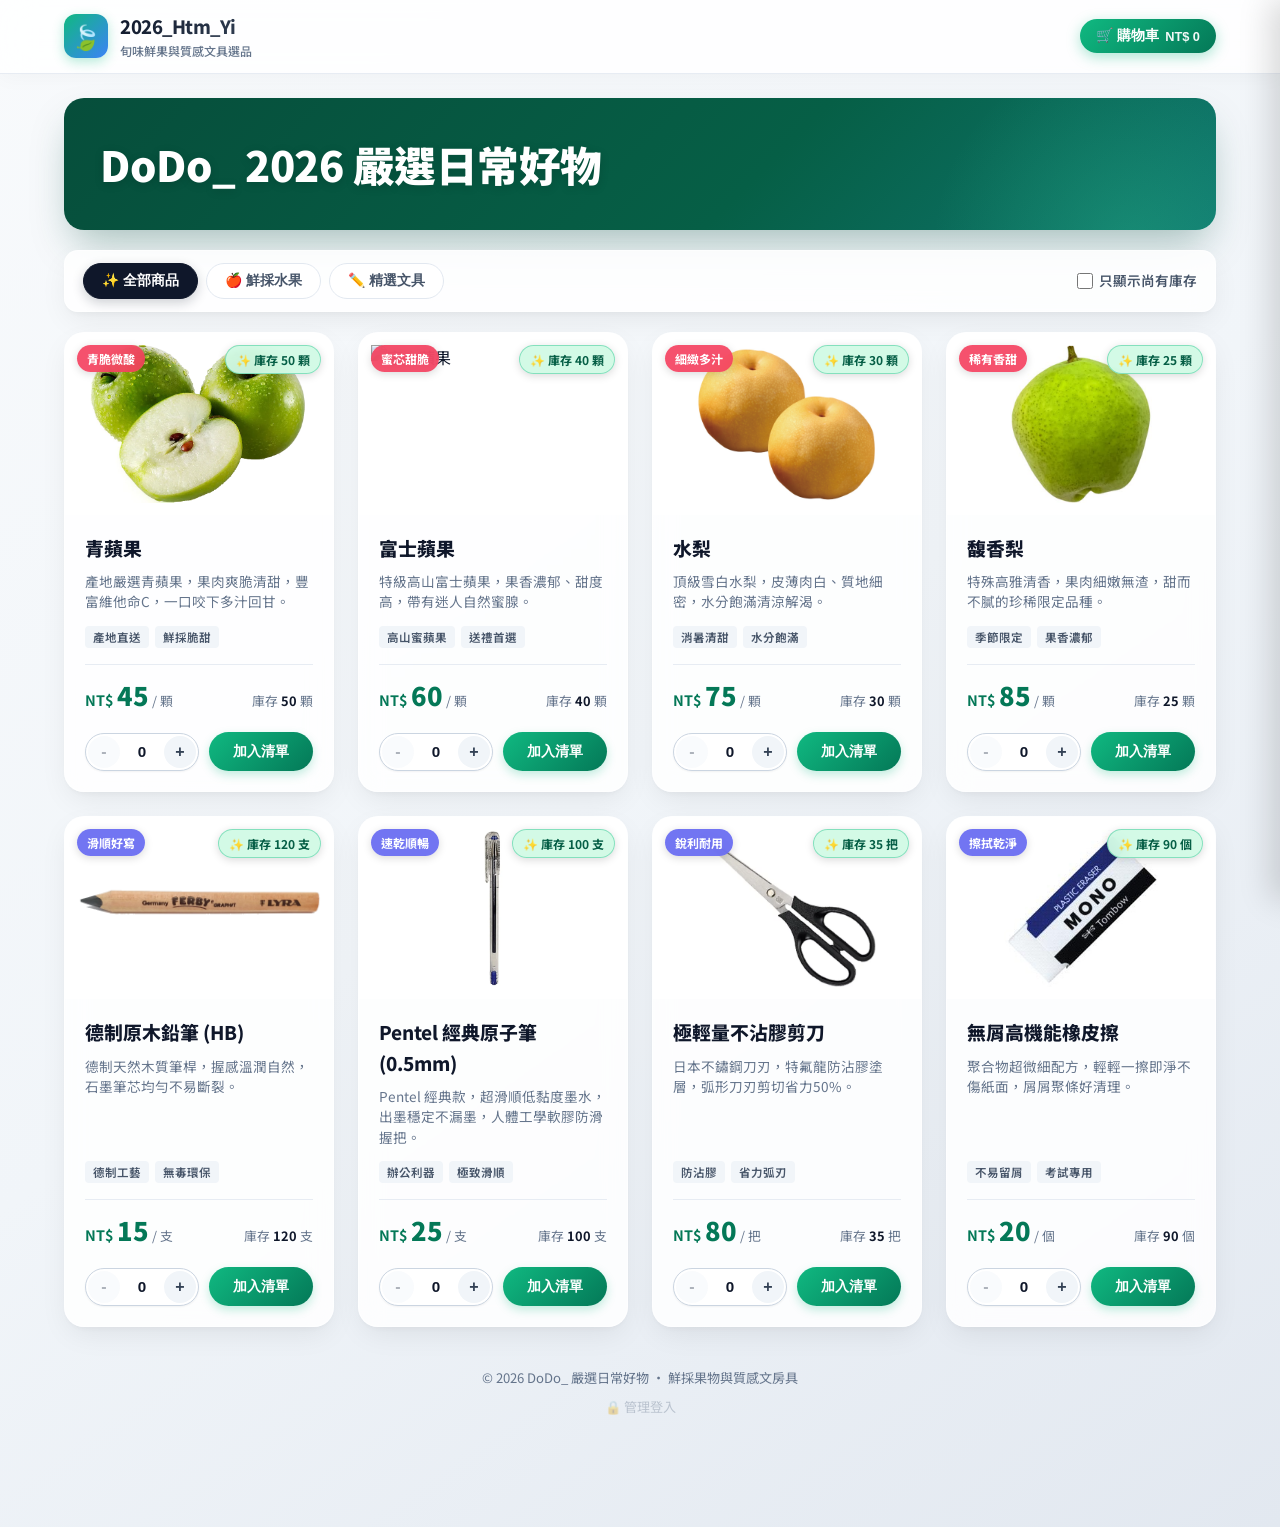
==== commit ad610c26: "Add files via upload" ====
--- a/index.html
+++ b/index.html
@@ -10,7 +10,7 @@
   <link rel="preconnect" href="https://fonts.gstatic.com" crossorigin />
   <link href="https://fonts.googleapis.com/css2?family=Noto+Sans+TC:wght@400;500;600;700;800;900&display=swap" rel="stylesheet" />
   
-  <link rel="stylesheet" href="style.css?v=20260918v4" />
+  <link rel="stylesheet" href="style.css?v=20260918v5" />
 </head>
 <body>
 
@@ -38,9 +38,6 @@
       </div>
     </div>
   </header>
-
-  <!-- 系統狀態提示橫幅 -->
-  <div class="banner-alert" id="connectionBanner"></div>
 
   <!-- 主視覺形象區塊 (Hero Banner) -->
   <section class="hero">
@@ -177,7 +174,7 @@
   </dialog>
 
   <!-- 腳本載入（附加版本號以防止快取舊檔） -->
-  <script src="config.js?v=20260918v4"></script>
-  <script src="app.js?v=20260918v4"></script>
+  <script src="config.js?v=20260918v5"></script>
+  <script src="app.js?v=20260918v5"></script>
 </body>
 </html>
--- a/style.css
+++ b/style.css
@@ -987,9 +987,7 @@
 
 /* 提示訊息 Toast 與 Banner */
 .banner-alert {
-  max-width: 1200px;
-  margin: 12px auto 0;
-  padding: 12px 24px;
+  display: none !important;
 }
 
 .alert-box {
